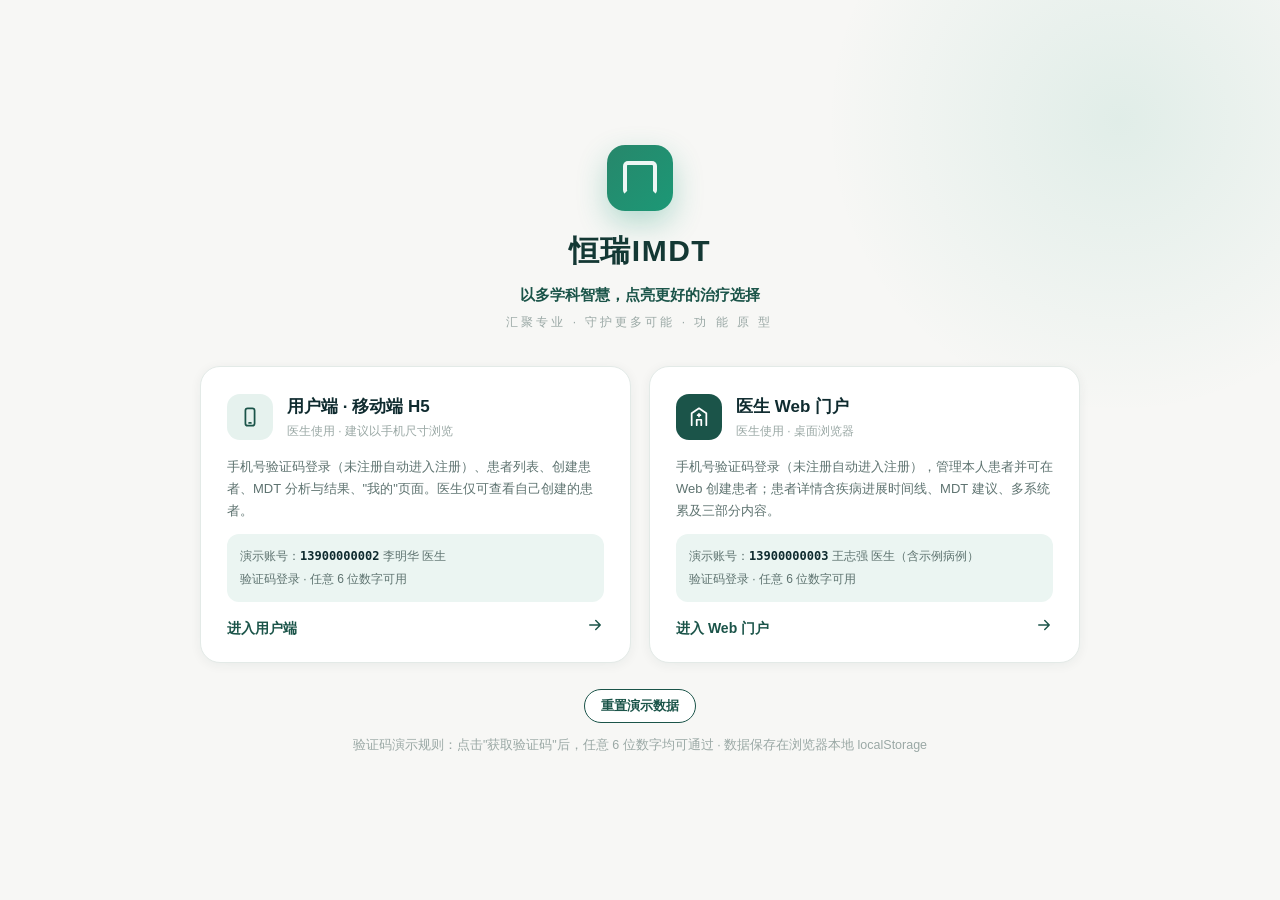
==== index.html @ 4b0794ca "恒瑞IMDT 功能原型：移动端 H5 + 医生 Web 门户 - 手机号验证码统一登录（未注册自动进入第二步补充账号信息） - 患者列表/创建患者/MDT 分析进度与结果、详情三 Tab（时间线/MD" ====
<!DOCTYPE html>
<html lang="zh-CN">
<head>
<meta charset="UTF-8">
<meta name="viewport" content="width=device-width,initial-scale=1">
<title>恒瑞IMDT · 功能原型</title>
<link rel="stylesheet" href="assets/css/tokens.css?v=20261109">
<link rel="stylesheet" href="assets/css/common.css?v=20261109">
<link rel="stylesheet" href="assets/css/pages.css?v=20261109">
</head>
<body>
<div class="entry-body">
  <div class="entry-wrap">
    <div class="entry-hero">
      <div class="logo-mark"></div>
      <div class="t1">恒瑞IMDT</div>
      <div class="t2">以多学科智慧，点亮更好的治疗选择</div>
      <div class="t3">汇聚专业 · 守护更多可能 · 功 能 原 型</div>
    </div>

    <div class="entry-grid">
      <div class="entry-card" id="card-user">
        <div class="ec-head">
          <span class="ec-ic mobile" id="ic-mobile"></span>
          <div><div class="ec-t">用户端 · 移动端 H5</div><div class="ec-s">医生使用 · 建议以手机尺寸浏览</div></div>
        </div>
        <div class="ec-desc">手机号验证码登录（未注册自动进入注册）、患者列表、创建患者、MDT 分析与结果、"我的"页面。医生仅可查看自己创建的患者。</div>
        <div class="ec-demo">演示账号：<b>13900000002</b> 李明华 医生<br>验证码登录 · 任意 6 位数字可用</div>
        <div class="ec-go"><span>进入用户端</span><span id="go-user"></span></div>
      </div>

      <div class="entry-card" id="card-web">
        <div class="ec-head">
          <span class="ec-ic web" id="ic-web"></span>
          <div><div class="ec-t">医生 Web 门户</div><div class="ec-s">医生使用 · 桌面浏览器</div></div>
        </div>
        <div class="ec-desc">手机号验证码登录（未注册自动进入注册），管理本人患者并可在 Web 创建患者；患者详情含疾病进展时间线、MDT 建议、多系统累及三部分内容。</div>
        <div class="ec-demo">演示账号：<b>13900000003</b> 王志强 医生（含示例病例）<br>验证码登录 · 任意 6 位数字可用</div>
        <div class="ec-go"><span>进入 Web 门户</span><span id="go-web"></span></div>
      </div>
    </div>

    <div class="entry-foot">
      <button class="btn btn-outline btn-sm" id="reset-btn">重置演示数据</button>
      <div class="count-note" style="text-align:center">验证码演示规则：点击"获取验证码"后，任意 6 位数字均可通过 · 数据保存在浏览器本地 localStorage</div>
    </div>
  </div>
</div>

<script src="assets/js/seed-data.js?v=20261109"></script>
<script src="assets/js/store.js?v=20261109"></script>
<script src="assets/js/app.js?v=20261109"></script>
<script>
(function () {
  var A = window.HRApp;
  document.getElementById('ic-mobile').innerHTML = A.I.phone(22);
  document.getElementById('ic-web').innerHTML = A.I.hosp(22);
  document.getElementById('go-user').innerHTML = A.I.arrowR(18);
  document.getElementById('go-web').innerHTML = A.I.arrowR(18);

  document.getElementById('card-user').addEventListener('click', function () {
    location.href = 'user/user-login.html';
  });
  document.getElementById('card-web').addEventListener('click', function () {
    location.href = 'web/web-login.html';
  });
  document.getElementById('reset-btn').addEventListener('click', function (e) {
    e.stopPropagation();
    A.confirmModal({
      title: '重置演示数据',
      body: '将清空本地所有账号、患者与会话数据，并恢复初始演示数据。确定重置吗？',
      confirmText: '重置',
      danger: true
    }).then(function (ok) {
      if (!ok) return;
      window.HRStore.resetAll();
      A.toast('演示数据已重置', 'success');
    });
  });
})();
</script>
</body>
</html>
---- assets/css/tokens.css ----
/* 恒瑞IMDT 设计令牌（提取自 UI 设计图） */
:root{
  --bg-page:#F7F7F5;
  --bg-card:#FDFDFD;
  --bg-card-2:#FFFFFF;
  --primary:#1B5449;
  --primary-hover:#236558;
  --primary-dark:#143834;
  --primary-mid:#1C9876;
  --mint:#E6F2EE;
  --mint-2:#EBF5F2;
  --text-main:#0F2B2F;
  --text-sub:#5E7370;
  --text-faint:#9AA8A5;
  --border:#E3EAE7;
  --border-strong:#D3DEDA;
  --danger:#C0503D;
  --danger-bg:#FBEFEC;
  --warn:#B7791F;
  --warn-bg:#FBF3E4;
  --ok:#1C9876;
  --trend-up:#C0503D;
  --trend-down:#B7791F;
  --trend-flat:#9AA8A5;
  --camera-bg:#0F1C2C;
  --radius-lg:20px;
  --radius-md:16px;
  --radius-sm:12px;
  --radius-xs:10px;
  --radius-pill:999px;
  --shadow-card:0 2px 12px rgba(15,43,47,.06);
  --shadow-pop:0 8px 32px rgba(15,43,47,.14);
  --font:-apple-system,BlinkMacSystemFont,"PingFang SC","Hiragino Sans GB","Microsoft YaHei","Segoe UI",sans-serif;
  --mono:"SF Mono",Menlo,Consolas,"PingFang SC",monospace;
}
---- assets/css/common.css ----
/* 恒瑞IMDT 公共组件与移动端外壳 */
*{margin:0;padding:0;box-sizing:border-box;-webkit-tap-highlight-color:transparent}
html{-webkit-text-size-adjust:100%}
body{font-family:var(--font);color:var(--text-main);background:var(--bg-page);font-size:14px;line-height:1.6}
button{font-family:inherit;border:none;background:none;cursor:pointer;color:inherit}
input,select,textarea{font-family:inherit;font-size:inherit;color:inherit}
a{color:var(--primary);text-decoration:none}
ul,ol{list-style:none}
::placeholder{color:var(--text-faint)}

/* ---------- 移动端外壳 ---------- */
.mobile-shell{max-width:430px;margin:0 auto;min-height:100vh;background:var(--bg-page);position:relative;padding-bottom:calc(76px + env(safe-area-inset-bottom))}
@media (max-width:430px){.mobile-shell{max-width:100%}}
.app-topbar{position:sticky;top:0;z-index:40;background:rgba(247,247,245,.94);backdrop-filter:saturate(1.4) blur(10px);padding:10px 16px 8px;text-align:center}
.app-topbar .back-btn{position:absolute;left:8px;top:8px;width:40px;height:40px;display:flex;align-items:center;justify-content:center;color:var(--text-main);border-radius:50%}
.app-topbar .back-btn:active{background:rgba(15,43,47,.06)}
.app-topbar .brand-name{font-size:17px;font-weight:700;color:var(--primary-dark);letter-spacing:.5px;display:flex;align-items:center;justify-content:center;gap:6px}
.app-topbar .brand-name .logo-mark{width:18px;height:18px;border-radius:5px;background:linear-gradient(135deg,#27876B,#1C9876);position:relative;flex:none}
.app-topbar .brand-name .logo-mark::after{content:"";position:absolute;inset:4px;border-radius:2px;border:2px solid rgba(255,255,255,.9);border-bottom-color:transparent}
.app-topbar .brand-sub{font-size:10px;color:var(--text-faint);letter-spacing:2px;margin-top:1px}
.bottom-tabbar{position:fixed;bottom:0;left:50%;transform:translateX(-50%);width:min(430px,100%);background:var(--bg-card-2);border-top:1px solid var(--border);display:flex;z-index:40;padding-bottom:env(safe-area-inset-bottom)}
.bottom-tabbar a{flex:1;display:flex;flex-direction:column;align-items:center;gap:2px;padding:9px 0 7px;color:var(--text-faint);font-size:11px}
.bottom-tabbar a .tab-icon{width:24px;height:24px;display:flex;align-items:center;justify-content:center}
.bottom-tabbar a.active{color:var(--primary);font-weight:600}

/* ---------- Web 医生门户外壳 ---------- */
.web-shell{min-height:100vh;background:var(--bg-page)}
.web-topbar{position:sticky;top:0;z-index:50;background:var(--bg-card-2);border-bottom:1px solid var(--border);height:60px;display:flex;align-items:center;padding:0 28px;gap:28px}
.web-topbar .brand{display:flex;align-items:center;gap:9px;flex:none}
.web-topbar .brand .logo-mark{width:30px;height:30px;border-radius:8px;background:linear-gradient(135deg,#27876B,#1C9876);position:relative}
.web-topbar .brand .logo-mark::after{content:"";position:absolute;inset:7px;border-radius:3px;border:2.5px solid rgba(255,255,255,.92);border-bottom-color:transparent}
.web-topbar .brand .name{font-size:17px;font-weight:800;color:var(--primary-dark);letter-spacing:.5px}
.web-topbar .nav{display:flex;gap:6px;height:100%}
.web-topbar .nav a{display:flex;align-items:center;padding:0 16px;color:var(--text-sub);font-size:14px;font-weight:500;position:relative}
.web-topbar .nav a.active{color:var(--primary);font-weight:600}
.web-topbar .nav a.active::after{content:"";position:absolute;left:14px;right:14px;bottom:0;height:3px;border-radius:3px 3px 0 0;background:var(--primary)}
.web-topbar .spacer{flex:1}
.web-topbar .user-box{display:flex;align-items:center;gap:10px}
.web-topbar .user-name{font-size:14px;font-weight:600}
.web-topbar .logout-link{font-size:13px;color:var(--text-sub);border-left:1px solid var(--border);padding-left:16px}
.web-topbar .logout-link:hover{color:var(--danger)}
.web-main{max-width:1200px;margin:0 auto;padding:24px 28px 48px}

/* ---------- 按钮 ---------- */
.btn{display:inline-flex;align-items:center;justify-content:center;gap:6px;font-weight:600;border-radius:var(--radius-pill);transition:all .18s;user-select:none;white-space:nowrap}
.btn:active{transform:scale(.98)}
.btn-primary{background:var(--primary);color:#fff}
.btn-primary:hover{background:var(--primary-hover)}
.btn-primary[disabled]{background:var(--primary);opacity:.38;cursor:not-allowed;transform:none}
.btn-secondary{background:var(--mint);color:var(--primary)}
.btn-secondary:hover{background:#DCEDE7}
.btn-secondary[disabled]{opacity:.5;cursor:not-allowed}
.btn-outline{background:var(--bg-card-2);color:var(--primary);border:1px solid var(--primary)}
.btn-outline[disabled]{opacity:.45;cursor:not-allowed}
.btn-danger{background:var(--danger);color:#fff}
.btn.btn-block{width:100%;height:52px;font-size:16px}
.btn.btn-lg{height:48px;padding:0 30px;font-size:15px}
.btn.btn-sm{height:34px;padding:0 16px;font-size:13px;border-radius:var(--radius-pill)}
.btn.btn-xs{height:26px;padding:0 11px;font-size:12px;font-weight:500}
.btn-link{color:var(--primary);font-size:14px;font-weight:500}
.btn-link:hover{text-decoration:underline}
.btn-link.danger{color:var(--danger)}
.btn-link.gray{color:var(--text-sub)}
.btn-link.gray:hover{color:var(--text-main);text-decoration:none}

/* ---------- 卡片 ---------- */
.card{background:var(--bg-card);border:1px solid var(--border);border-radius:var(--radius-md);box-shadow:var(--shadow-card)}
.card-pad{padding:18px 16px}
@media (min-width:900px){.card-pad{padding:22px 24px}}

/* ---------- 表单 ---------- */
.field{margin-bottom:18px}
.field .label{display:block;font-size:13px;font-weight:600;color:var(--text-main);margin-bottom:8px}
.field .label .req{color:var(--danger);margin-left:2px}
.input,.select{width:100%;height:48px;border:1.5px solid var(--border-strong);border-radius:var(--radius-sm);background:var(--bg-card-2);padding:0 14px;font-size:15px;outline:none;transition:border .15s,box-shadow .15s;color:var(--text-main)}
.input:focus,.select:focus{border-color:var(--primary-mid);box-shadow:0 0 0 3px var(--mint)}
.select{appearance:none;-webkit-appearance:none;background-image:url("data:image/svg+xml;charset=utf-8,%3Csvg xmlns='http://www.w3.org/2000/svg' width='12' height='8' viewBox='0 0 12 8'%3E%3Cpath fill='%235E7370' d='M1 1.5 6 6.5 11 1.5'/%3E%3C/svg%3E");background-repeat:no-repeat;background-position:right 14px center;padding-right:36px}
.field-error{display:none;font-size:12px;color:var(--danger);margin-top:6px}
.field.invalid .field-error{display:block}
.field.invalid .input,.field.invalid .select{border-color:var(--danger)}
.hint-line{font-size:12px;color:var(--text-faint);margin-top:-10px;margin-bottom:16px}
.form-links{display:flex;justify-content:space-between;margin:14px 2px 0}
.form-links a{color:var(--primary);font-size:13.5px;font-weight:500}

/* ---------- chips / 步骤 ---------- */
.chip-row{display:flex;gap:8px;flex-wrap:wrap}
.chip{padding:7px 15px;border-radius:var(--radius-pill);background:var(--bg-card-2);border:1px solid var(--border-strong);color:var(--text-sub);font-size:13px;font-weight:500;cursor:pointer;transition:all .15s;user-select:none}
.chip:hover{border-color:var(--primary-mid);color:var(--primary)}
.chip.active{background:var(--mint);border-color:var(--primary-mid);color:var(--primary);font-weight:600}
.step-chips{display:flex;align-items:center;gap:10px;margin:14px 0 4px;justify-content:center}
.step-chips .sc{display:flex;align-items:center;gap:7px;padding:7px 14px 7px 8px;border-radius:var(--radius-pill);background:var(--bg-card-2);border:1px solid var(--border-strong);color:var(--text-faint);font-size:13px;font-weight:500}
.step-chips .sc .n{width:20px;height:20px;border-radius:50%;background:var(--border-strong);color:#fff;display:flex;align-items:center;justify-content:center;font-size:12px;font-weight:700;flex:none}
.step-chips .sc.done{color:var(--primary)}
.step-chips .sc.done .n{background:var(--primary-mid)}
.step-chips .sc.active{background:var(--primary);border-color:var(--primary);color:#fff;font-weight:600}
.step-chips .sc.active .n{background:rgba(255,255,255,.22)}
.step-chips .sc-sep{width:26px;height:2px;background:var(--border-strong);border-radius:2px}

/* ---------- 标签 ---------- */
.tag{display:inline-flex;align-items:center;gap:5px;height:26px;padding:0 11px;border-radius:var(--radius-pill);font-size:12px;font-weight:600;white-space:nowrap}
.tag-analyzing{background:var(--warn-bg);color:var(--warn)}
.tag-completed{background:var(--mint);color:var(--primary)}
.tag-doctor{background:var(--mint);color:var(--primary)}
.tag-gray{background:#EFEFEC;color:var(--text-sub)}
.mono-chip{display:inline-flex;align-items:center;height:26px;padding:0 10px;border-radius:8px;background:#F0F4F2;border:1px solid var(--border);color:var(--text-sub);font-family:var(--mono);font-size:12px;letter-spacing:.4px;white-space:nowrap}

/* ---------- 表格 ---------- */
.table-wrap{overflow-x:auto}
.table{width:100%;border-collapse:collapse;font-size:13.5px;min-width:640px}
.table th{text-align:left;font-size:12.5px;color:var(--text-sub);font-weight:600;background:var(--mint-2);padding:11px 14px;white-space:nowrap}
.table th:first-child{border-radius:10px 0 0 10px}
.table th:last-child{border-radius:0 10px 10px 0}
.table td{padding:13px 14px;border-bottom:1px solid var(--border);vertical-align:middle;white-space:nowrap}
.table tbody tr{transition:background .12s}
.table tbody tr:hover{background:var(--mint-2)}
.table tbody tr:last-child td{border-bottom:none}
.table .cell-sub{font-size:12px;color:var(--text-faint);margin-top:2px}
.table .num{font-family:var(--mono);font-size:12.5px;letter-spacing:.3px}
.table-row-link{cursor:pointer}

/* ---------- 弹窗 ---------- */
.modal-mask{position:fixed;inset:0;background:rgba(15,43,47,.5);z-index:100;display:none;align-items:center;justify-content:center;padding:20px;animation:fadeIn .18s}
.modal-mask.open{display:flex}
.modal-card{background:var(--bg-card-2);border-radius:var(--radius-lg);box-shadow:var(--shadow-pop);width:100%;max-width:420px;padding:26px 24px 22px;animation:popIn .22s;max-height:82vh;display:flex;flex-direction:column}
.modal-card .m-title{font-size:17px;font-weight:700;margin-bottom:12px}
.modal-card .m-body{font-size:14px;color:var(--text-sub);line-height:1.7}
.modal-card .m-body strong{color:var(--text-main)}
.modal-card .m-input{margin:16px 0 4px}
.modal-card .m-foot{display:flex;gap:12px;margin-top:22px}
.modal-card .m-foot .btn{flex:1;height:46px}
.modal-scroll{overflow-y:auto;margin:4px -6px 0;padding:0 6px}
@keyframes fadeIn{from{opacity:0}to{opacity:1}}
@keyframes popIn{from{opacity:0;transform:scale(.94) translateY(8px)}to{opacity:1;transform:none}}

/* ---------- Toast ---------- */
.toast{position:fixed;top:22px;left:50%;transform:translateX(-50%) translateY(-8px);z-index:200;background:var(--primary-dark);color:#fff;font-size:13.5px;padding:11px 20px;border-radius:var(--radius-pill);box-shadow:var(--shadow-pop);display:flex;align-items:center;gap:9px;opacity:0;pointer-events:none;transition:all .25s;max-width:86vw;white-space:nowrap;overflow:hidden;text-overflow:ellipsis}
.toast.show{opacity:1;transform:translateX(-50%) translateY(0)}
.toast .t-dot{width:8px;height:8px;border-radius:50%;background:var(--primary-mid);flex:none}
.toast.error .t-dot{background:#E8836F}
.toast.success .t-dot{background:#5BC9A8}

/* ---------- 信息条 ---------- */
.info-strip{display:flex;gap:9px;align-items:flex-start;background:var(--mint);color:var(--primary);border-radius:var(--radius-sm);padding:11px 14px;font-size:13px;line-height:1.6}
.info-strip .ic{flex:none;margin-top:1px}
.info-strip.warn{background:var(--warn-bg);color:var(--warn)}
.info-strip.danger{background:var(--danger-bg);color:var(--danger)}

/* ---------- 上传组件 ---------- */
.upload-zone{border:2px dashed var(--border-strong);border-radius:var(--radius-md);background:var(--bg-card-2);text-align:center;padding:34px 20px;transition:all .18s;cursor:pointer}
.upload-zone:hover,.upload-zone.dragover{border-color:var(--primary-mid);background:var(--mint-2)}
.upload-zone .uz-icon{width:52px;height:52px;border-radius:50%;background:var(--mint);display:flex;align-items:center;justify-content:center;margin:0 auto 12px;color:var(--primary)}
.upload-zone .uz-t{font-size:15px;font-weight:600;color:var(--text-main)}
.upload-zone .uz-s{font-size:12.5px;color:var(--text-faint);margin-top:5px}
.upload-zone .uz-btn{margin-top:14px}
.method-grid{display:grid;grid-template-columns:repeat(3,1fr);gap:10px}
.method-grid .m-item{background:var(--mint);border-radius:var(--radius-sm);padding:16px 6px 13px;text-align:center;color:var(--primary);font-size:13px;font-weight:600;cursor:pointer;transition:background .15s}
.method-grid .m-item:active{background:#D8EAE4}
.method-grid .m-item .mi{width:34px;height:34px;margin:0 auto 7px;border-radius:50%;background:var(--bg-card-2);display:flex;align-items:center;justify-content:center}
.mat-list{margin-top:14px}
.mat-list .mat-head{display:flex;justify-content:space-between;align-items:center;font-size:13.5px;font-weight:600;margin-bottom:10px}
.mat-list .mat-head .cnt{font-size:12.5px;color:var(--text-faint);font-weight:500}
.mat-row{display:flex;align-items:center;gap:10px;background:var(--bg-card-2);border:1px solid var(--border);border-radius:var(--radius-sm);padding:11px 12px;margin-bottom:8px}
.mat-row .f-ic{width:38px;height:38px;border-radius:9px;background:var(--mint-2);display:flex;align-items:center;justify-content:center;flex:none}
.mat-row .f-main{flex:1;min-width:0}
.mat-row .f-name{font-size:13.5px;font-weight:500;overflow:hidden;text-overflow:ellipsis;white-space:nowrap}
.mat-row .f-meta{font-size:11.5px;color:var(--text-faint);margin-top:2px;display:flex;gap:8px;align-items:center}
.mat-row .f-x{color:var(--text-faint);width:30px;height:30px;border-radius:50%;display:flex;align-items:center;justify-content:center;flex:none}
.mat-row .f-x:hover{background:var(--danger-bg);color:var(--danger)}
.mat-row.is-failed{border-color:#E8CFC9;background:#FDF9F8}
.mat-row.is-failed .f-ic{background:var(--danger-bg);color:var(--danger)}
.status-badge{display:inline-flex;align-items:center;gap:6px;font-size:12px;font-weight:600;white-space:nowrap}
.status-badge.uploading{color:var(--primary-mid)}
.status-badge.processing{color:var(--warn)}
.status-badge.done{color:var(--ok)}
.status-badge.failed{color:var(--danger)}
.spin{width:13px;height:13px;border:2px solid rgba(0,0,0,.15);border-top-color:currentColor;border-radius:50%;animation:spin .7s linear infinite;flex:none}
@keyframes spin{to{transform:rotate(360deg)}}
.mini-progress{height:4px;border-radius:4px;background:var(--border);overflow:hidden;margin-top:7px;width:100%}
.mini-progress i{display:block;height:100%;background:var(--primary-mid);border-radius:4px;transition:width .3s;animation:unset}
.mat-row .retry-link{font-size:12.5px;font-weight:600}

/* ---------- 拍照弹层 ---------- */
.camera-overlay{position:fixed;inset:0;z-index:110;background:var(--camera-bg);display:none;flex-direction:column;animation:fadeIn .2s}
.camera-overlay.open{display:flex}
.camera-overlay .cam-top{display:flex;justify-content:space-between;align-items:center;padding:16px 18px;color:#fff}
.camera-overlay .zoom-chip{background:rgba(255,255,255,.16);border-radius:var(--radius-pill);padding:5px 14px;font-size:13px;font-weight:600}
.camera-overlay .cam-close{width:36px;height:36px;border-radius:50%;background:rgba(255,255,255,.14);color:#fff;display:flex;align-items:center;justify-content:center}
.camera-overlay .cam-view{flex:1;position:relative;display:flex;align-items:center;justify-content:center;margin:0 26px}
.camera-overlay .finder{width:86%;max-width:320px;aspect-ratio:3/4;position:relative}
.camera-overlay .finder .c{position:absolute;width:34px;height:34px;border:3.5px solid rgba(255,255,255,.95)}
.camera-overlay .finder .c1{top:0;left:0;border-right:none;border-bottom:none;border-radius:10px 0 0 0}
.camera-overlay .finder .c2{top:0;right:0;border-left:none;border-bottom:none;border-radius:0 10px 0 0}
.camera-overlay .finder .c3{bottom:0;left:0;border-right:none;border-top:none;border-radius:0 0 0 10px}
.camera-overlay .finder .c4{bottom:0;right:0;border-left:none;border-top:none;border-radius:0 0 10px 0}
.camera-overlay .cam-guide{text-align:center;color:rgba(255,255,255,.9);padding:18px 30px 8px;font-size:13.5px;line-height:2}
.camera-overlay .cam-shutter-row{display:flex;align-items:center;justify-content:center;gap:44px;padding:12px 0 10px}
.camera-overlay .shutter{width:68px;height:68px;border-radius:50%;border:5px solid rgba(255,255,255,.9);background:transparent}
.camera-overlay .shutter::after{content:"";display:block;width:52px;height:52px;border-radius:50%;background:#fff;margin:-1px auto}
.camera-overlay .shutter:active{transform:scale(.94)}
.camera-overlay .cam-ghost{width:48px;height:48px;border-radius:12px;background:rgba(255,255,255,.12);color:#fff;display:flex;align-items:center;justify-content:center}
.camera-overlay .cam-bottom{display:flex;justify-content:center;gap:14px;padding:8px 20px calc(26px + env(safe-area-inset-bottom))}
.camera-overlay .cam-bottom .btn{height:44px;padding:0 22px;background:rgba(255,255,255,.14);color:#fff}
.camera-overlay .cam-bottom .btn:hover{background:rgba(255,255,255,.22)}
.camera-overlay .flash{position:absolute;inset:0;background:#fff;opacity:0;pointer-events:none}
.camera-overlay .flash.go{animation:flashAnim .5s}
@keyframes flashAnim{0%{opacity:0}30%{opacity:1}100%{opacity:0}}

/* ---------- 人机验证（滑块） ---------- */
.captcha-track{position:relative;height:48px;border-radius:var(--radius-sm);background:#F0F4F2;border:1px solid var(--border-strong);overflow:hidden;user-select:none}
.captcha-track .ct-fill{position:absolute;top:0;left:0;bottom:0;width:0;background:var(--mint);pointer-events:none;transition:none}
.captcha-track .ct-text{position:absolute;inset:0;display:flex;align-items:center;justify-content:center;font-size:13px;color:var(--text-faint);letter-spacing:1px;pointer-events:none;transition:opacity .15s}
.captcha-knob{position:absolute;top:2px;left:2px;width:42px;height:42px;border-radius:9px;background:var(--bg-card-2);border:1px solid var(--border-strong);box-shadow:0 2px 6px rgba(15,43,47,.12);display:flex;align-items:center;justify-content:center;color:var(--primary);cursor:grab;touch-action:none;z-index:1}
.captcha-knob:active{cursor:grabbing}
.captcha-track.done{border-color:var(--primary-mid)}
.captcha-track.done .ct-fill{background:var(--mint)}
.captcha-track.done .ct-text{color:var(--primary);font-weight:600}
.captcha-knob.done{background:var(--primary);border-color:var(--primary);color:#fff;cursor:default}
.captcha-track.shake{animation:capShake .42s}
@keyframes capShake{0%,100%{transform:translateX(0)}20%{transform:translateX(-6px)}40%{transform:translateX(6px)}60%{transform:translateX(-4px)}80%{transform:translateX(4px)}}
.captcha-note{font-size:11.5px;color:var(--text-faint);margin-top:12px;text-align:center}

/* ---------- 同意勾选 ---------- */
.consent-row{display:flex;align-items:flex-start;gap:10px;margin:16px 2px}
.consent-row input[type=checkbox]{display:none}
.consent-row .cb{width:20px;height:20px;border-radius:6px;border:1.5px solid var(--border-strong);background:var(--bg-card-2);flex:none;margin-top:1px;position:relative;cursor:pointer;transition:all .15s}
.consent-row input:checked+.cb{background:var(--primary);border-color:var(--primary)}
.consent-row input:checked+.cb::after{content:"";position:absolute;left:6px;top:2.5px;width:5px;height:10px;border:solid #fff;border-width:0 2px 2px 0;transform:rotate(45deg)}
.consent-row .ct{font-size:13px;color:var(--text-sub);line-height:1.5;cursor:pointer}
.consent-row .ct a{color:var(--primary);font-weight:600}

/* ---------- 进度（分析中） ---------- */
.progress-steps{display:flex;flex-direction:column;gap:2px}
.progress-steps .p-step{display:flex;gap:14px}
.progress-steps .p-rail{display:flex;flex-direction:column;align-items:center}
.progress-steps .p-dot{width:30px;height:30px;border-radius:50%;display:flex;align-items:center;justify-content:center;font-size:13px;font-weight:700;flex:none;border:2px solid var(--border-strong);color:var(--text-faint);background:var(--bg-card-2)}
.progress-steps .p-line{width:2px;flex:1;min-height:22px;background:var(--border-strong);margin:3px 0}
.progress-steps .p-body{padding-bottom:18px;flex:1;padding-top:2px}
.progress-steps .p-body .pt{font-size:14.5px;font-weight:600;color:var(--text-faint)}
.progress-steps .p-body .pd{font-size:12.5px;color:var(--text-faint);margin-top:3px}
.progress-steps .p-step.done .p-dot{background:var(--primary-mid);border-color:var(--primary-mid);color:#fff}
.progress-steps .p-step.done .p-line{background:var(--primary-mid)}
.progress-steps .p-step.done .pt{color:var(--text-main)}
.progress-steps .p-step.done .pd{color:var(--primary-mid)}
.progress-steps .p-step.active .p-dot{background:var(--primary);border-color:var(--primary);color:#fff;animation:pulse 1.6s infinite}
.progress-steps .p-step.active .pt{color:var(--primary)}
.progress-steps .p-step.active .pd{color:var(--text-sub)}
@keyframes pulse{0%{box-shadow:0 0 0 0 rgba(27,84,73,.35)}70%{box-shadow:0 0 0 12px rgba(27,84,73,0)}100%{box-shadow:0 0 0 0 rgba(27,84,73,0)}}
.big-percent{font-size:44px;font-weight:800;color:var(--primary);letter-spacing:-1px;font-family:var(--mono)}

/* ---------- 时间线 ---------- */
.timeline{position:relative;padding-left:4px}
.timeline .tl-item{display:flex;gap:16px;position:relative;padding-bottom:22px}
.timeline .tl-item:last-child{padding-bottom:4px}
.timeline .tl-rail{display:flex;flex-direction:column;align-items:center}
.timeline .tl-dot{width:14px;height:14px;border-radius:50%;background:var(--bg-card-2);border:3px solid var(--primary-mid);flex:none;margin-top:4px}
.timeline .tl-line{width:2px;flex:1;background:var(--border-strong);margin-top:4px}
.timeline .tl-item:last-child .tl-line{display:none}
.timeline .tl-body{flex:1;min-width:0}
.timeline .tl-date{font-size:12.5px;color:var(--text-faint);font-family:var(--mono);letter-spacing:.3px}
.timeline .tl-head{display:flex;align-items:center;gap:8px;margin:3px 0 4px;flex-wrap:wrap}
.timeline .tl-title{font-size:14.5px;font-weight:600}
.timeline .tl-tag{background:var(--mint-2);color:var(--text-sub);border-radius:6px;padding:1px 8px;font-size:11.5px;font-weight:600}
.timeline .tl-desc{font-size:13px;color:var(--text-sub);line-height:1.7}

/* ---------- 多系统网格 ---------- */
.sys-grid{display:grid;grid-template-columns:repeat(auto-fill,minmax(250px,1fr));gap:14px}
.sys-card{background:var(--bg-card-2);border:1px solid var(--border);border-radius:var(--radius-sm);padding:16px}
.sys-card .sys-h{display:flex;align-items:center;gap:8px;font-size:14.5px;font-weight:700}
.sys-card .sys-h .sys-ic{width:26px;height:26px;border-radius:8px;background:var(--mint);color:var(--primary);display:flex;align-items:center;justify-content:center;flex:none}
.sys-card .sys-note{font-size:12px;color:var(--text-faint);margin:2px 0 10px}
.metric-row{display:flex;justify-content:space-between;align-items:center;padding:7px 0;border-top:1px dashed var(--border);font-size:13px}
.metric-row:first-of-type{border-top:none}
.metric-row .m-name{color:var(--text-sub)}
.metric-row .m-val{font-weight:700;font-family:var(--mono);font-size:12.5px;display:flex;align-items:center;gap:5px}
.metric-row .m-val .arr{font-size:12px}
.metric-row .m-val.up{color:var(--trend-up)}
.metric-row .m-val.down{color:var(--trend-down)}
.metric-row .m-val.flat{color:var(--trend-flat)}
.sys-legend{display:flex;gap:18px;font-size:12.5px;color:var(--text-sub);margin-top:14px;flex-wrap:wrap}
.sys-legend .up{color:var(--trend-up);font-weight:700}
.sys-legend .down{color:var(--trend-down);font-weight:700}

/* ---------- 手风琴 ---------- */
.accordion{border:1px solid var(--border);border-radius:var(--radius-sm);background:var(--bg-card-2);margin-bottom:12px;overflow:hidden}
.accordion .acc-head{display:flex;align-items:center;gap:12px;padding:15px 18px;cursor:pointer;transition:background .15s}
.accordion .acc-head:hover{background:var(--mint-2)}
.accordion .acc-ic{width:34px;height:34px;border-radius:9px;display:flex;align-items:center;justify-content:center;flex:none;background:var(--mint);color:var(--primary)}
.accordion .acc-t{flex:1}
.accordion .acc-t .at{font-size:14.5px;font-weight:700}
.accordion .acc-t .as{font-size:12.5px;color:var(--text-faint);margin-top:1px}
.accordion .acc-arrow{color:var(--text-faint);transition:transform .25s;flex:none}
.accordion.open .acc-arrow{transform:rotate(180deg)}
.accordion .acc-body{display:none;padding:2px 18px 16px 64px;border-top:1px dashed var(--border)}
.accordion.open .acc-body{display:block}
.accordion .acc-body .ab-row{margin-top:12px}
.accordion .acc-body .ab-label{font-size:12.5px;font-weight:700;color:var(--primary);margin-bottom:3px}
.accordion .acc-body .ab-text{font-size:13px;color:var(--text-sub);line-height:1.7}

/* ---------- 杂项 ---------- */
.disclaimer{display:flex;gap:8px;align-items:flex-start;font-size:12px;color:var(--text-faint);line-height:1.7;background:var(--bg-card-2);border-radius:var(--radius-sm);padding:12px 14px;border:1px dashed var(--border-strong)}
.empty-state{text-align:center;padding:52px 20px;color:var(--text-faint)}
.empty-state .es-ic{width:64px;height:64px;border-radius:50%;background:var(--mint-2);display:flex;align-items:center;justify-content:center;margin:0 auto 14px;color:var(--primary-mid)}
.empty-state .es-t{font-size:15px;font-weight:600;color:var(--text-sub)}
.empty-state .es-s{font-size:12.5px;margin-top:4px}
.avatar{display:flex;align-items:center;justify-content:center;border-radius:50%;background:var(--mint);color:var(--primary);font-weight:700;flex:none;user-select:none}
.page-note{font-size:11.5px;color:var(--text-faint);text-align:center;padding:14px 0 6px}
.count-note{font-size:12.5px;color:var(--text-faint);margin:12px 2px 0}
---- assets/css/pages.css ----
/* 恒瑞IMDT 页面专属样式 */

/* ---------- 登录/注册 hero ---------- */
.auth-hero{padding:56px 30px 30px;text-align:center}
.auth-hero .logo-mark{width:58px;height:58px;border-radius:16px;background:linear-gradient(135deg,#27876B,#1C9876);margin:0 auto 18px;position:relative;box-shadow:0 10px 24px rgba(28,152,118,.28)}
.auth-hero .logo-mark::after{content:"";position:absolute;inset:14px;border-radius:4px;border:3.5px solid rgba(255,255,255,.92);border-bottom-color:transparent}
.auth-hero .brand{font-size:26px;font-weight:800;color:var(--primary-dark);letter-spacing:1px}
.auth-hero .slogan{font-size:15px;color:var(--primary);font-weight:600;margin-top:8px;line-height:1.6}
.auth-hero .slogan-sub{font-size:12px;color:var(--text-faint);margin-top:6px;letter-spacing:1.5px}
.auth-card{padding:8px 22px 26px}
.auth-form{padding-top:16px}
.demo-tip{font-size:12px;color:var(--text-faint);background:var(--bg-card-2);border:1px dashed var(--border-strong);border-radius:var(--radius-sm);padding:10px 12px;margin:18px 0 0;line-height:1.8}
.demo-tip b{color:var(--text-sub)}

/* ---------- Web 登录/注册页 ---------- */
.web-auth-body{min-height:100vh;background:var(--bg-page);display:flex;align-items:center;justify-content:center;padding:30px 20px;position:relative;overflow:hidden}
.web-auth-body::before{content:"";position:absolute;width:560px;height:560px;border-radius:50%;background:radial-gradient(circle,rgba(28,152,118,.12),transparent 65%);top:-160px;right:-120px}
.web-auth-body::after{content:"";position:absolute;width:420px;height:420px;border-radius:50%;background:radial-gradient(circle,rgba(27,84,73,.08),transparent 65%);bottom:-120px;left:-100px}
.web-auth-card{position:relative;z-index:1;width:100%;max-width:420px;background:var(--bg-card-2);border:1px solid var(--border);border-radius:var(--radius-lg);box-shadow:var(--shadow-pop);padding:36px 34px 30px}
.web-auth-card .wa-brand{display:flex;flex-direction:column;align-items:center;gap:14px;margin-bottom:10px}
.web-auth-card .wa-brand .logo-mark{width:54px;height:54px;border-radius:15px;background:linear-gradient(135deg,#27876B,#1C9876);position:relative}
.web-auth-card .wa-brand .logo-mark::after{content:"";position:absolute;inset:13px;border-radius:4px;border:3.5px solid rgba(255,255,255,.92);border-bottom-color:transparent}
.web-auth-card .wa-brand .t1{font-size:22px;font-weight:800;color:var(--primary-dark);letter-spacing:1px}
.web-auth-card .wa-brand .t2{font-size:12.5px;color:var(--text-faint);letter-spacing:2px}
.web-auth-card .wa-title{font-size:18px;font-weight:700;text-align:center;margin:16px 0 4px}
.web-auth-card .wa-sub{font-size:12.5px;color:var(--text-faint);text-align:center;margin-bottom:20px}
.web-auth-card .form-links{justify-content:center;gap:20px}

/* ---------- 移动端患者列表 ---------- */
.doc-greet{padding:18px 20px 8px}
.doc-greet .g1{font-size:21px;font-weight:800}
.doc-greet .g2{font-size:12.5px;color:var(--text-faint);margin-top:3px}
.create-cta{padding:8px 20px 6px}
.patient-cards{padding:10px 16px 20px}
.p-card{display:block;background:var(--bg-card);border:1px solid var(--border);border-radius:var(--radius-md);box-shadow:var(--shadow-card);padding:16px;margin-bottom:12px;cursor:pointer;transition:transform .15s,box-shadow .15s;color:var(--text-main)}
.p-card:active{transform:scale(.985)}
.p-card .pc-top{display:flex;align-items:center;gap:10px}
.p-card .pc-age{font-size:13px;color:var(--text-sub);font-weight:600}
.p-card .pc-right{margin-left:auto}
.p-card .pc-chips{display:flex;gap:6px;flex-wrap:wrap;margin-top:10px}
.p-card .pc-foot{display:flex;justify-content:space-between;font-size:11.5px;color:var(--text-faint);margin-top:10px;border-top:1px dashed var(--border);padding-top:10px}
.search-bar{display:flex;align-items:center;gap:9px;background:var(--bg-card);border:1px solid var(--border);border-radius:var(--radius-pill);padding:0 16px;height:44px;margin:6px 0 12px}
.search-bar input{flex:1;border:none;outline:none;background:none;font-size:14px;height:100%}
.search-bar .s-ic{color:var(--text-faint);flex:none}

/* ---------- 创建患者（移动） ---------- */
.form-card{margin:10px 16px}
.sec-title{font-size:18px;font-weight:800;padding:16px 20px 2px}
.sec-sub{font-size:12.5px;color:var(--text-faint);padding:0 20px 12px}
.btn-footer{position:fixed;bottom:0;left:50%;transform:translateX(-50%);width:min(430px,100%);padding:12px 18px calc(14px + env(safe-area-inset-bottom));background:linear-gradient(to top,var(--bg-page) 70%,rgba(247,247,245,0));z-index:30}

/* ---------- 分析中 ---------- */
.progress-hero{text-align:center;padding:26px 20px 8px}
.progress-hero .ph-title{font-size:19px;font-weight:800}
.progress-hero .ph-sub{font-size:12.5px;color:var(--text-faint);margin-top:5px}

/* ---------- 结果页 ---------- */
.result-head{padding:14px 16px 4px}
.res-block{margin:12px 16px}
.res-block .rb-title{display:flex;align-items:center;gap:8px;font-size:15.5px;font-weight:700;padding:16px 18px 0}
.res-block .rb-title .ic{width:26px;height:26px;border-radius:8px;background:var(--mint);color:var(--primary);display:flex;align-items:center;justify-content:center}
.res-block .rb-sub{font-size:12px;color:var(--text-faint);padding:0 18px 12px}
.keypoints{display:flex;gap:8px;flex-wrap:wrap;padding:0 18px 16px}
.keypoint{display:inline-flex;align-items:center;gap:6px;background:var(--mint-2);color:var(--primary);border-radius:var(--radius-pill);padding:5px 12px;font-size:12.5px;font-weight:600}
.overall-text{padding:0 18px 16px;font-size:14px;color:var(--text-sub);line-height:1.85}
.dept-item{border-top:1px dashed var(--border);padding:13px 18px}
.dept-item:first-of-type{border-top:none}
.dept-item .dt-head{display:flex;align-items:center;gap:9px}
.dept-item .dt-ic{width:28px;height:28px;border-radius:8px;background:var(--mint-2);color:var(--primary);display:flex;align-items:center;justify-content:center;flex:none}
.dept-item .dt-name{font-size:14px;font-weight:700}
.dept-item .dt-text{font-size:13px;color:var(--text-sub);margin-top:6px;line-height:1.75}
.done-strip{display:inline-flex;align-items:center;gap:6px;background:var(--mint);color:var(--primary);border-radius:var(--radius-pill);padding:5px 13px;font-size:12.5px;font-weight:700}

/* ---------- 我的 ---------- */
.profile-head{display:flex;align-items:center;gap:14px;margin:14px 16px;padding:20px 18px}
.profile-head .avatar{width:58px;height:58px;font-size:22px}
.profile-head .pr-name{font-size:18px;font-weight:800;display:flex;align-items:center;gap:8px}
.profile-head .pr-sub{font-size:12.5px;color:var(--text-faint);margin-top:3px}
.menu-list{margin:0 16px 20px}
.menu-item{display:flex;align-items:center;gap:12px;padding:15px 16px;border-bottom:1px solid var(--border);cursor:pointer;background:var(--bg-card)}
.menu-item:first-child{border-radius:var(--radius-md) var(--radius-md) 0 0}
.menu-item:last-child{border-radius:0 0 var(--radius-md) var(--radius-md);border-bottom:none}
.menu-item .mi{width:32px;height:32px;border-radius:9px;background:var(--mint-2);color:var(--primary);display:flex;align-items:center;justify-content:center;flex:none}
.menu-item .mt{flex:1;font-size:14.5px;font-weight:500}
.menu-item .arrow{color:var(--text-faint)}
.menu-item.danger .mi{background:var(--danger-bg);color:var(--danger)}
.menu-item.danger .mt{color:var(--danger)}

/* ---------- Web 患者列表 ---------- */
.page-head{display:flex;align-items:center;justify-content:space-between;gap:16px;margin-bottom:16px;flex-wrap:wrap}
.page-head .ph-t{font-size:20px;font-weight:800}
.page-head .ph-s{font-size:12.5px;color:var(--text-faint);margin-top:3px}
.filter-bar{display:flex;gap:12px;flex-wrap:wrap;align-items:center;margin-bottom:16px}
.filter-bar .search-wrap{flex:1;min-width:220px;max-width:340px;display:flex;align-items:center;gap:9px;background:var(--bg-card-2);border:1px solid var(--border);border-radius:var(--radius-sm);padding:0 13px;height:40px}
.filter-bar .search-wrap input{flex:1;border:none;outline:none;font-size:13.5px;background:none}
.filter-bar .search-wrap .s-ic{color:var(--text-faint)}
.filter-bar select{height:40px;border:1px solid var(--border);border-radius:var(--radius-sm);background:var(--bg-card-2);padding:0 32px 0 12px;font-size:13.5px;outline:none;appearance:none;-webkit-appearance:none;background-image:url("data:image/svg+xml;charset=utf-8,%3Csvg xmlns='http://www.w3.org/2000/svg' width='12' height='8' viewBox='0 0 12 8'%3E%3Cpath fill='%235E7370' d='M1 1.5 6 6.5 11 1.5'/%3E%3C/svg%3E");background-repeat:no-repeat;background-position:right 12px center}

/* ---------- Web 患者详情 ---------- */
.detail-head-card{display:flex;align-items:flex-start;gap:18px;padding:24px;flex-wrap:wrap}
.detail-head-card .dh-code{font-size:21px;font-weight:800;font-family:var(--mono);letter-spacing:.5px}
.detail-head-card .dh-meta{font-size:13px;color:var(--text-sub);margin-top:4px}
.detail-head-card .dh-chips{display:flex;gap:8px;flex-wrap:wrap;margin-top:12px}
.detail-head-card .dh-side{margin-left:auto;text-align:right;display:flex;flex-direction:column;align-items:flex-end;gap:8px}
.detail-head-card .dh-update{font-size:12px;color:var(--text-faint)}
.tab-bar{display:flex;gap:6px;padding:0 24px;border-bottom:1px solid var(--border)}
.tab-bar .tb{padding:13px 18px;font-size:14.5px;font-weight:500;color:var(--text-sub);position:relative;cursor:pointer}
.tab-bar .tb:hover{color:var(--primary)}
.tab-bar .tb.active{color:var(--primary);font-weight:700}
.tab-bar .tb.active::after{content:"";position:absolute;left:14px;right:14px;bottom:-1px;height:3px;border-radius:3px;background:var(--primary)}
.tab-panel{padding:22px 24px}
.tab-panel .tp-head{display:flex;justify-content:space-between;align-items:center;gap:12px;margin-bottom:16px;flex-wrap:wrap}
.tab-panel .tp-head .t{font-size:15.5px;font-weight:700}
.tab-panel .tp-head .s{font-size:12.5px;color:var(--text-faint)}
.focus-block{background:var(--mint-2);border-radius:var(--radius-sm);padding:14px 16px;margin-bottom:18px}
.focus-block .fb-t{font-size:12.5px;font-weight:700;color:var(--primary);margin-bottom:8px}
.focus-block .fb-text{font-size:13.5px;color:var(--text-sub);line-height:1.8;margin-bottom:10px}
.focus-block .fb-chips{display:flex;gap:8px;flex-wrap:wrap}
.focus-block .fb-chips .kp{display:inline-flex;align-items:center;gap:6px;background:var(--bg-card-2);border-radius:var(--radius-pill);padding:6px 13px;font-size:12.5px;font-weight:600;color:var(--primary)}
.focus-block .fb-chips .kp .sub{color:var(--text-faint);font-weight:400;font-size:11.5px}

/* ---------- Web 创建患者（单页分区式） ---------- */
.create-wrap{max-width:880px;margin:0 auto}
.create-card{padding:30px 36px 28px}
.create-card .cc-title{font-size:19px;font-weight:800}
.create-card .cc-sub{font-size:12.5px;color:var(--text-faint);margin:4px 0 10px}
.form-section{border-top:1px solid var(--border);padding:22px 0 4px;margin-top:20px}
.form-section:first-of-type{border-top:none;margin-top:14px}
.fs-head{display:flex;align-items:center;gap:10px;margin-bottom:18px}
.fs-head .fs-num{width:26px;height:26px;border-radius:50%;background:var(--primary);color:#fff;font-size:13px;font-weight:700;display:flex;align-items:center;justify-content:center;flex:none}
.fs-head .fs-t{font-size:15.5px;font-weight:700}
.fs-head .fs-s{font-size:12px;color:var(--text-faint);font-weight:400}
.form-grid{display:grid;grid-template-columns:1fr 1fr;gap:0 24px}
@media (max-width:720px){.form-grid{grid-template-columns:1fr}}
.form-actions{display:flex;justify-content:flex-end;gap:14px;margin-top:22px;padding-top:22px;border-top:1px solid var(--border)}
.web-back{display:inline-flex;align-items:center;gap:6px;font-size:13.5px;color:var(--text-sub);margin-bottom:14px}
.web-back:hover{color:var(--primary)}

/* ---------- 入口页 ---------- */
.entry-body{min-height:100vh;background:var(--bg-page);display:flex;align-items:center;justify-content:center;padding:40px 24px;position:relative;overflow:hidden}
.entry-body::before{content:"";position:absolute;width:640px;height:640px;border-radius:50%;background:radial-gradient(circle,rgba(28,152,118,.1),transparent 65%);top:-200px;right:-160px}
.entry-wrap{position:relative;z-index:1;width:100%;max-width:880px}
.entry-hero{text-align:center;margin-bottom:34px}
.entry-hero .logo-mark{width:66px;height:66px;border-radius:18px;background:linear-gradient(135deg,#27876B,#1C9876);margin:0 auto 16px;position:relative;box-shadow:0 12px 30px rgba(28,152,118,.3)}
.entry-hero .logo-mark::after{content:"";position:absolute;inset:16px;border-radius:5px;border:4px solid rgba(255,255,255,.92);border-bottom-color:transparent}
.entry-hero .t1{font-size:30px;font-weight:800;color:var(--primary-dark);letter-spacing:1.5px}
.entry-hero .t2{font-size:15px;color:var(--primary);font-weight:600;margin-top:8px}
.entry-hero .t3{font-size:12px;color:var(--text-faint);margin-top:6px;letter-spacing:3px}
.entry-grid{display:grid;grid-template-columns:1fr 1fr;gap:18px}
@media (max-width:700px){.entry-grid{grid-template-columns:1fr}}
.entry-card{background:var(--bg-card-2);border:1px solid var(--border);border-radius:var(--radius-lg);box-shadow:var(--shadow-card);padding:26px 26px 22px;cursor:pointer;transition:transform .18s,box-shadow .18s}
.entry-card:hover{transform:translateY(-3px);box-shadow:var(--shadow-pop)}
.entry-card .ec-head{display:flex;align-items:center;gap:14px}
.entry-card .ec-ic{width:46px;height:46px;border-radius:13px;display:flex;align-items:center;justify-content:center;flex:none}
.entry-card .ec-ic.mobile{background:var(--mint);color:var(--primary)}
.entry-card .ec-ic.web{background:var(--primary);color:#fff}
.entry-card .ec-t{font-size:17px;font-weight:700}
.entry-card .ec-s{font-size:12px;color:var(--text-faint);margin-top:2px}
.entry-card .ec-desc{font-size:13px;color:var(--text-sub);margin:14px 0 12px;line-height:1.7}
.entry-card .ec-demo{background:var(--mint-2);border-radius:var(--radius-sm);padding:11px 13px;font-size:12px;color:var(--text-sub);line-height:1.9}
.entry-card .ec-demo b{color:var(--text-main);font-family:var(--mono)}
.entry-card .ec-go{display:flex;align-items:center;justify-content:space-between;margin-top:14px;font-size:14px;font-weight:600;color:var(--primary)}
.entry-foot{text-align:center;margin-top:26px}
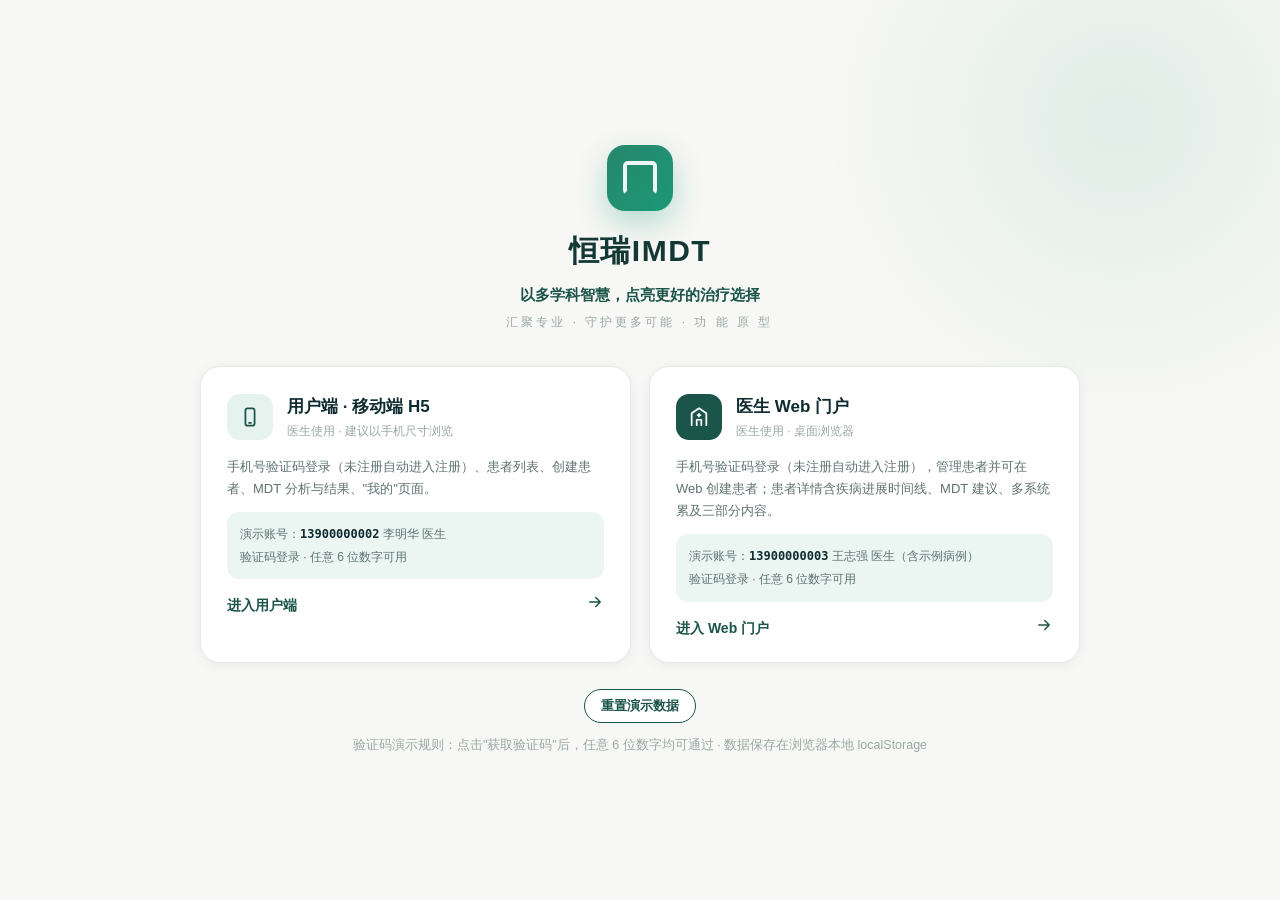
==== commit 192cc908: "新增双端病例幻灯生成与记录管理，支持预览和 PPTX 下载 同步需求说明文档并移除本人病例相关提示文案。" ====
--- a/index.html
+++ b/index.html
@@ -24,7 +24,7 @@
           <span class="ec-ic mobile" id="ic-mobile"></span>
           <div><div class="ec-t">用户端 · 移动端 H5</div><div class="ec-s">医生使用 · 建议以手机尺寸浏览</div></div>
         </div>
-        <div class="ec-desc">手机号验证码登录（未注册自动进入注册）、患者列表、创建患者、MDT 分析与结果、"我的"页面。医生仅可查看自己创建的患者。</div>
+        <div class="ec-desc">手机号验证码登录（未注册自动进入注册）、患者列表、创建患者、MDT 分析与结果、"我的"页面。</div>
         <div class="ec-demo">演示账号：<b>13900000002</b> 李明华 医生<br>验证码登录 · 任意 6 位数字可用</div>
         <div class="ec-go"><span>进入用户端</span><span id="go-user"></span></div>
       </div>
@@ -34,7 +34,7 @@
           <span class="ec-ic web" id="ic-web"></span>
           <div><div class="ec-t">医生 Web 门户</div><div class="ec-s">医生使用 · 桌面浏览器</div></div>
         </div>
-        <div class="ec-desc">手机号验证码登录（未注册自动进入注册），管理本人患者并可在 Web 创建患者；患者详情含疾病进展时间线、MDT 建议、多系统累及三部分内容。</div>
+        <div class="ec-desc">手机号验证码登录（未注册自动进入注册），管理患者并可在 Web 创建患者；患者详情含疾病进展时间线、MDT 建议、多系统累及三部分内容。</div>
         <div class="ec-demo">演示账号：<b>13900000003</b> 王志强 医生（含示例病例）<br>验证码登录 · 任意 6 位数字可用</div>
         <div class="ec-go"><span>进入 Web 门户</span><span id="go-web"></span></div>
       </div>
@@ -68,7 +68,7 @@
     e.stopPropagation();
     A.confirmModal({
       title: '重置演示数据',
-      body: '将清空本地所有账号、患者与会话数据，并恢复初始演示数据。确定重置吗？',
+      body: '将清空本地所有账号、患者、幻灯生成记录与会话数据，并恢复初始演示数据。确定重置吗？',
       confirmText: '重置',
       danger: true
     }).then(function (ok) {
--- a/assets/css/pages.css
+++ b/assets/css/pages.css
@@ -161,3 +161,132 @@
 .entry-card .ec-demo b{color:var(--text-main);font-family:var(--mono)}
 .entry-card .ec-go{display:flex;align-items:center;justify-content:space-between;margin-top:14px;font-size:14px;font-weight:600;color:var(--primary)}
 .entry-foot{text-align:center;margin-top:26px}
+
+.slides-records{min-width:0}
+.mobile-shell #generate-slides{margin-top:14px;width:100%;height:40px;border-radius:10px}
+.slides-list-head{display:flex;justify-content:space-between;align-items:center;gap:16px;margin-bottom:24px}
+.slides-list-head h2{font-size:21px;font-weight:800;letter-spacing:-.4px}
+.slides-list-head p{font-size:13px;color:var(--text-sub);margin-top:5px}
+.slides-list-head>a{display:flex;align-items:center;gap:6px;white-space:nowrap;font-size:13px}
+.slides-local-note{display:flex;align-items:center;gap:5px;font-size:12px;color:var(--text-sub);white-space:nowrap}
+.slides-filters{display:flex;gap:12px;margin-bottom:18px}
+.slides-search{display:flex;gap:10px;align-items:center;background:var(--bg-card-2);border:1px solid var(--border);border-radius:10px;padding:0 13px;max-width:420px;width:100%;height:42px;color:var(--text-faint)}
+.slides-search input{width:100%;min-width:0;height:100%;border:none;background:none;outline:none;font-size:13px}
+.slides-filters select{height:42px;min-width:124px;border:1px solid var(--border);border-radius:10px;padding:0 12px;background:var(--bg-card-2);font-size:13px}
+.slides-table-wrap{background:var(--bg-card-2);border:1px solid var(--border);border-radius:14px}
+.slides-table{min-width:760px;table-layout:fixed}
+.slides-table th{background:var(--mint-2);padding:15px 18px;border-bottom:1px solid var(--border)}
+.slides-table th:first-child{width:172px;border-radius:0}
+.slides-table th:nth-child(2){width:25%}
+.slides-table th:last-child{width:172px;border-radius:0}
+.slides-table td{padding:19px 18px;white-space:normal;word-break:break-word}
+.slides-table td.num{font-size:11.5px;white-space:nowrap}
+.slides-title-cell{font-weight:600;line-height:1.65}
+.slides-type{display:inline-flex;white-space:nowrap;border-radius:5px;padding:3px 9px;background:var(--mint-2);color:var(--primary);font-size:11px;font-weight:600}
+.slides-tag-failed{background:var(--danger-bg);color:var(--danger)}
+.slides-actions{display:flex;align-items:center;gap:14px;flex-wrap:wrap}
+.slides-actions .btn-link{font-size:12.5px;padding:4px 0;white-space:nowrap}
+.slides-actions button[disabled]{opacity:.4;cursor:wait}
+.slides-muted{color:var(--text-faint);font-size:12px}
+.slides-failure{font-size:11.5px;color:var(--danger);line-height:1.6;margin-top:7px;max-width:240px;word-break:break-word}
+.slides-pagination{display:flex;align-items:center;justify-content:space-between;margin-top:20px;font-size:12px;color:var(--text-sub);gap:10px}
+.slides-pagination>div{display:flex;align-items:center;gap:12px}
+.slides-pagination .btn{padding:0 10px;border-radius:8px}
+.slides-mobile-list{display:none}
+.slides-record-card{padding:16px;margin-bottom:12px}
+.slides-record-top{display:flex;align-items:center;justify-content:space-between;gap:8px}
+.slides-record-card h3{font-size:14px;line-height:1.7;margin:12px 0 6px;overflow-wrap:anywhere}
+.slides-card-code{font-family:var(--mono);font-size:11px;color:var(--text-sub);overflow-wrap:anywhere}
+.slides-card-time{display:flex;align-items:center;gap:6px;font-size:11px;color:var(--text-faint);margin:6px 0 12px;font-variant-numeric:tabular-nums}
+.slides-record-card .slides-actions{border-top:1px solid var(--border);padding-top:10px;margin-top:12px;justify-content:flex-end}
+.slides-generation-hint{font-size:11px;color:var(--text-sub);margin:8px 0}
+.slides-result-tabs{margin:16px 16px 4px;padding:0;justify-content:space-around;background:var(--bg-card-2);border-radius:12px 12px 0 0}
+.slides-result-tabs .tb{padding:13px 8px;font-size:13px;flex:1;text-align:center}
+.mobile-shell #patient-slides{padding:18px 16px 0}
+.mobile-shell .slides-table-wrap{display:none}
+.mobile-shell .slides-mobile-list{display:block}
+.mobile-shell .slides-list-head{margin-bottom:16px;gap:10px;align-items:flex-start}
+.mobile-shell .slides-list-head h2{font-size:18px}
+.mobile-shell .slides-list-head p{font-size:11.5px}
+.mobile-shell .slides-local-note{display:none}
+.mobile-shell .slides-result-tabs{overflow:visible}
+.mobile-shell .slides-filters{gap:8px;margin-bottom:16px}
+.mobile-shell .slides-filters select{min-width:104px;padding:0 8px;font-size:12px}
+.mobile-shell .slides-search{padding:0 10px}
+.mobile-shell .slides-search input{font-size:12px}
+.slides-overlay{position:fixed;inset:0;z-index:120;background:rgba(15,43,47,.44);display:flex;align-items:center;justify-content:center;padding:24px;animation:fadeIn .18s}
+.slides-form{width:100%;max-width:720px;background:var(--bg-card-2);border-radius:20px;box-shadow:var(--shadow-pop);max-height:calc(100dvh - 48px);overflow:auto}
+.slides-dialog-head{display:flex;align-items:flex-start;justify-content:space-between;padding:28px 32px 20px;gap:12px}
+.slides-dialog-head h2{font-size:23px;font-weight:800;line-height:1.4;letter-spacing:-.6px}
+.slides-dialog-head p{font-size:13px;color:var(--text-sub);margin-top:6px}
+.slides-close{width:34px;height:34px;display:flex;align-items:center;justify-content:center;border-radius:50%;color:var(--text-sub);flex:none}
+.slides-close:hover{background:var(--mint)}
+.slides-form-body{padding:0 32px 20px}
+.slides-case-label{display:flex;align-items:center;gap:7px;flex-wrap:wrap;font-family:var(--mono);font-size:12px;color:var(--primary);border:1px solid var(--border);border-radius:8px;padding:10px 12px;margin-bottom:22px;background:var(--mint-2)}
+.slides-case-label span{font-family:var(--font);color:var(--text-sub);margin-left:auto}
+.slides-form .input{background:var(--bg-page);border:1px solid var(--border);border-radius:10px;font-size:14px}
+.slides-form textarea.input{padding:12px 14px;height:122px;min-height:90px;resize:vertical;line-height:1.8;display:block}
+.slides-field-note{font-size:11px;color:var(--text-faint);margin-top:6px}
+.slides-optional{color:var(--text-faint);font-size:11px;font-weight:400;margin-left:6px}
+.slides-form-error{font-size:12px;color:var(--danger)}
+.slides-dialog-foot{padding:20px 32px;border-top:1px solid var(--border);display:flex;gap:18px;align-items:center;justify-content:space-between}
+.slides-generation-note{color:var(--text-sub);font-size:12px;line-height:1.7}
+.slides-generation-note small{display:block;color:var(--text-faint);font-size:11px;margin-top:3px}
+.slides-dialog-actions{display:flex;gap:10px;flex:none}
+.slides-dialog-actions .btn{height:40px;min-width:84px;border-radius:10px}
+.slides-preview{padding:0;justify-content:flex-end;align-items:stretch}
+.slides-drawer{width:min(850px,90vw);height:100dvh;display:flex;flex-direction:column;background:var(--bg-page);box-shadow:var(--shadow-pop);animation:slidesDrawerIn .24s ease-out}
+.slides-preview-head{display:flex;gap:14px;align-items:flex-start;justify-content:space-between;padding:20px 24px;border-bottom:1px solid var(--border);background:var(--bg-card-2);flex:none}
+.slides-preview-head h2{font-size:18px;font-weight:800}
+.slides-preview-head p{font-size:12px;color:var(--text-sub);margin-top:4px;overflow-wrap:anywhere;max-width:650px}
+.slides-preview-scroll{position:relative;padding:20px;overflow:auto;flex:1;overscroll-behavior:contain}
+.slides-paper{container-type:inline-size;aspect-ratio:16/9;position:relative;background:var(--bg-card-2);margin-bottom:20px;border:1px solid var(--border);border-top:5px solid var(--primary);box-shadow:var(--shadow-card);overflow:hidden}
+.slides-paper-brand{position:absolute;left:5%;top:4%;font-size:1.45cqw;font-weight:700;color:var(--primary);letter-spacing:.03em}
+.slides-paper-brand span{color:var(--text-sub);font-weight:400}
+.slides-paper-content{position:absolute;inset:14% 5% 10%}
+.slides-paper-content h3{font-size:3.2cqw;font-weight:700;line-height:1.4;color:var(--primary);overflow-wrap:anywhere}
+.slides-paper-lines{margin-top:3cqw;font-size:1.8cqw;line-height:1.72;color:var(--text-main)}
+.slides-paper-lines p{white-space:pre-wrap;overflow-wrap:anywhere}
+.slides-paper footer{position:absolute;left:5%;right:5%;bottom:4%;display:flex;gap:12px;justify-content:space-between;font-size:1cqw;color:var(--text-sub);border-top:1px solid var(--border);padding-top:1cqw}
+.slides-cover::before{content:"";position:absolute;right:0;top:0;bottom:0;width:12%;background:var(--mint-2)}
+.slides-cover .slides-paper-content{inset:30% 8% 12% 7%}
+.slides-cover h3{font-size:3.8cqw;line-height:1.5;max-height:16.5cqw}
+.slides-cover-long .slides-paper-content h3{font-size:3cqw}
+.slides-cover .slides-paper-lines{margin-top:3cqw;font-size:1.6cqw;color:var(--text-sub);line-height:1.7}
+.slides-preview-controls{display:flex;justify-content:space-between;align-items:center;gap:12px;padding:14px 24px calc(14px + env(safe-area-inset-bottom));border-top:1px solid var(--border);background:var(--bg-card-2);flex:none}
+.slides-page-buttons{display:flex;align-items:center;gap:10px}
+.slides-page-number{font-size:12px;color:var(--text-sub);font-variant-numeric:tabular-nums;min-width:46px;text-align:center}
+body:has(.mobile-shell) .slides-drawer{width:min(430px,100vw)}
+.slides-records button:focus-visible,.slides-overlay button:focus-visible,.slides-records a:focus-visible,.slides-records input:focus-visible,.slides-records select:focus-visible,.tb:focus-visible{outline:2px solid var(--primary-mid);outline-offset:3px}
+@keyframes slidesDrawerIn{from{transform:translateX(100%)}to{transform:translateX(0)}}
+@media(max-width:650px){
+  .slides-overlay{padding:14px}
+  .slides-form{max-height:calc(100dvh - 28px);border-radius:16px}
+  .slides-dialog-head{padding:22px 20px 18px}
+  .slides-dialog-head h2{font-size:21px}
+  .slides-form-body{padding:0 20px 16px}
+  .slides-dialog-foot{padding:16px 20px calc(18px + env(safe-area-inset-bottom));flex-direction:column;align-items:stretch;gap:14px}
+  .slides-dialog-actions{justify-content:flex-end}
+  .slides-dialog-actions .btn{flex:1}
+  .slides-preview{padding:0}
+  .slides-drawer{width:100vw}
+  .slides-preview-head{padding:16px}
+  .slides-preview-scroll{padding:12px}
+  .slides-preview-controls{padding:12px 16px calc(12px + env(safe-area-inset-bottom))}
+  .slides-list-head{align-items:flex-start}
+  .slides-local-note{display:none}
+  .slides-table-wrap{display:none}
+  .slides-mobile-list{display:block}
+  .web-topbar{height:auto;min-height:60px;flex-wrap:wrap;padding:10px 16px;gap:10px}
+  .web-topbar .nav{order:3;width:100%;height:40px;gap:0}
+  .web-topbar .nav a{font-size:13px;padding:0 14px}
+  .web-topbar .user-box{margin-left:auto;gap:6px}
+  .web-topbar .user-box .tag{display:none}
+  .web-topbar .spacer{display:none}
+  .web-topbar .logout-link{padding-left:8px;font-size:12px}
+  .web-main{padding:20px 16px 36px}
+  .tab-bar{padding:0 6px;gap:0;overflow-x:auto}
+  .tab-bar .tb{padding:13px 12px;white-space:nowrap;font-size:13px}
+  .tab-panel{padding:20px 16px}
+}
+@media(prefers-reduced-motion:reduce){.slides-overlay,.slides-drawer{animation:none}.slides-records .spin{animation:none}}
